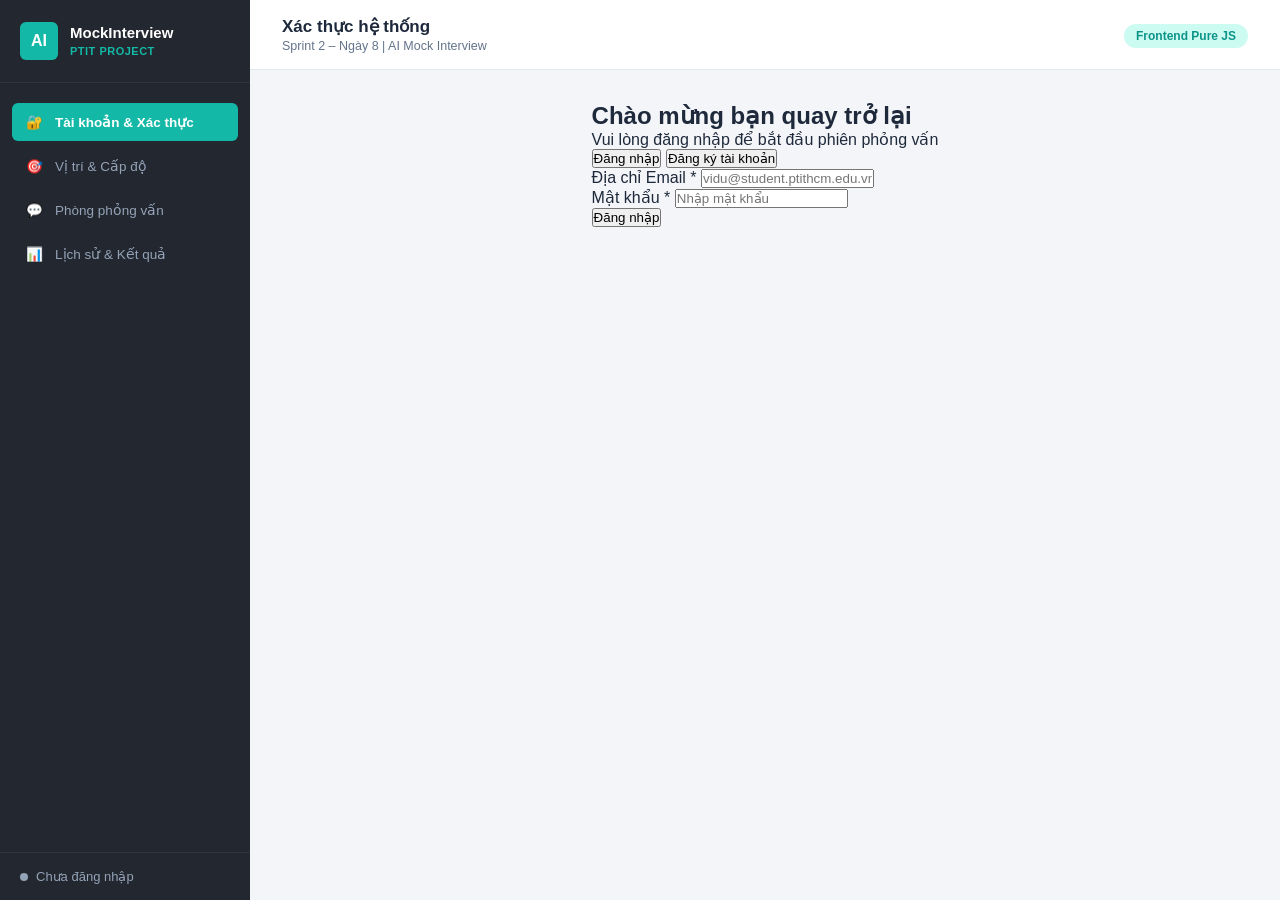
==== frontend/index.html @ dbb5f879 "T05D18E: khoi tao layout frontend" ====
<!DOCTYPE html>
<html lang="vi">
<head>
  <meta charset="UTF-8">
  <meta name="viewport" content="width=device-width, initial-scale=1.0">
  <title>AI Mock Interview</title>
  
  <!-- CSS chia theo từng module chức năng -->
  <link rel="stylesheet" href="css/base.css">
  <link rel="stylesheet" href="css/layout.css">
  <link rel="stylesheet" href="css/auth.css">
</head>
<body>

  <!-- ================= TASK 1: KHUNG LAYOUT ================= -->
  <div class="layout-container">
    
    <!-- Sidebar -->
    <aside class="sidebar">
      <div class="sidebar-brand">
        <div class="brand-logo">AI</div>
        <div class="brand-text">
          <h2>MockInterview</h2>
          <span>PTIT PROJECT</span>
        </div>
      </div>

      <nav class="sidebar-menu">
        <a href="javascript:void(0)" class="menu-item active" data-menu="auth">
          <span>🔐</span>
          <span>Tài khoản & Xác thực</span>
        </a>
        <a href="javascript:void(0)" class="menu-item" data-menu="positions">
          <span>🎯</span>
          <span>Vị trí & Cấp độ</span>
        </a>
        <a href="javascript:void(0)" class="menu-item" data-menu="interview">
          <span>💬</span>
          <span>Phòng phỏng vấn</span>
        </a>
        <a href="javascript:void(0)" class="menu-item" data-menu="history">
          <span>📊</span>
          <span>Lịch sử & Kết quả</span>
        </a>
      </nav>

      <div class="sidebar-footer">
        <div class="user-info">
          <span class="user-status-dot"></span>
          <span>Chưa đăng nhập</span>
        </div>
      </div>
    </aside>

    <!-- Main Content -->
    <div class="main-content">
      
      <!-- Topbar -->
      <header class="topbar">
        <div class="topbar-title">
          <h1 id="page-header-title">Xác thực hệ thống</h1>
          <p id="page-header-sub">Sprint 2 – Ngày 8 | AI Mock Interview</p>
        </div>
        <div class="topbar-badge">
          <span class="badge-tag">Frontend Pure JS</span>
        </div>
      </header>

      <!-- Nội dung từng trang -->
      <main class="page-body">
        
        <!-- ================= TASK 2: CARD ĐĂNG NHẬP / ĐĂNG KÝ ================= -->
        <div class="auth-wrapper">
          <div class="auth-card">
            
            <div class="auth-card-header">
              <h2 id="auth-heading">Chào mừng bạn quay trở lại</h2>
              <p id="auth-subheading">Vui lòng đăng nhập để bắt đầu phiên phỏng vấn</p>
            </div>

            <!-- Tab Switch -->
            <div class="auth-tab-group">
              <button type="button" class="tab-btn active" id="tab-login-btn" onclick="switchAuthMode('login')">
                Đăng nhập
              </button>
              <button type="button" class="tab-btn" id="tab-register-btn" onclick="switchAuthMode('register')">
                Đăng ký tài khoản
              </button>
            </div>

            <!-- Alert message -->
            <div id="auth-alert" class="alert-box" style="display: none;"></div>

            <!-- Form Đăng nhập -->
            <form id="form-login" onsubmit="handleLogin(event)" novalidate>
              <div class="form-group">
                <label for="login-email">Địa chỉ Email <span class="required">*</span></label>
                <input type="email" id="login-email" class="form-control" placeholder="vidu@student.ptithcm.edu.vn">
                <small class="error-text" id="err-login-email"></small>
              </div>

              <div class="form-group">
                <label for="login-password">Mật khẩu <span class="required">*</span></label>
                <input type="password" id="login-password" class="form-control" placeholder="Nhập mật khẩu">
                <small class="error-text" id="err-login-password"></small>
              </div>

              <button type="submit" class="btn-primary" id="btn-submit-login">Đăng nhập</button>
            </form>

            <!-- Form Đăng ký -->
            <form id="form-register" onsubmit="handleRegister(event)" style="display: none;" novalidate>
              <div class="form-group">
                <label for="reg-fullname">Họ và tên <span class="required">*</span></label>
                <input type="text" id="reg-fullname" class="form-control" placeholder="Nguyễn Văn A">
                <small class="error-text" id="err-reg-fullname"></small>
              </div>

              <div class="form-group">
                <label for="reg-email">Địa chỉ Email <span class="required">*</span></label>
                <input type="email" id="reg-email" class="form-control" placeholder="vidu@student.ptithcm.edu.vn">
                <small class="error-text" id="err-reg-email"></small>
              </div>

              <div class="form-group">
                <label for="reg-password">Mật khẩu <span class="required">*</span></label>
                <input type="password" id="reg-password" class="form-control" placeholder="Tối thiểu 6 ký tự">
                <small class="error-text" id="err-reg-password"></small>
              </div>

              <div class="form-group">
                <label for="reg-confirm-password">Xác nhận mật khẩu <span class="required">*</span></label>
                <input type="password" id="reg-confirm-password" class="form-control" placeholder="Nhập lại mật khẩu">
                <small class="error-text" id="err-reg-confirm"></small>
              </div>

              <button type="submit" class="btn-primary" id="btn-submit-register">Tạo tài khoản</button>
            </form>

          </div>
        </div>

      </main>
    </div>
  </div>

  <!-- JS chia theo từng module chức năng -->
  <script src="js/layout.js"></script>
  <script src="js/auth.js"></script>
</body>
</html>
---- frontend/css/base.css ----
/* =========================================================
   BẢNG MÀU CHUẨN ĐÃ CHỐT: XÁM THAN CHÌ & XANH NGỌC MINT
   ========================================================= */
:root {
  --bg-body: #f3f5f8;
  --bg-card: #ffffff;
  
  /* Sidebar xám than chì */
  --sidebar-bg: #23272f;
  --sidebar-hover: #2e3440;
  --sidebar-text: #94a3b8;
  --sidebar-text-active: #ffffff;
  
  /* Điểm nhấn xanh ngọc mint */
  --primary: #14b8a6;
  --primary-hover: #0d9488;
  --primary-light: #ccfbf1;
  
  /* Chữ & viền */
  --text-main: #1e293b;
  --text-muted: #64748b;
  --border: #e2e8f0;
  
  /* Trạng thái */
  --danger: #ef4444;
  --danger-bg: #fef2f2;
  --success: #10b981;
  --success-bg: #ecfdf5;
  
  --radius-sm: 6px;
  --radius-md: 10px;
  --radius-lg: 14px;
}

* {
  box-sizing: border-box;
  margin: 0;
  padding: 0;
  font-family: -apple-system, BlinkMacSystemFont, "Segoe UI", Roboto, Helvetica, Arial, sans-serif;
}

body {
  background-color: var(--bg-body);
  color: var(--text-main);
  min-height: 100vh;
}
---- frontend/css/layout.css ----
/* =========================================================
   TASK 1: LAYOUT CHUNG (SIDEBAR + TOPBAR + CONTENT)
   ========================================================= */
.layout-container {
  display: flex;
  min-height: 100vh;
}

/* Sidebar */
.sidebar {
  width: 250px;
  background-color: var(--sidebar-bg);
  display: flex;
  flex-direction: column;
  position: fixed;
  top: 0;
  bottom: 0;
  left: 0;
  z-index: 100;
}

.sidebar-brand {
  padding: 22px 20px;
  display: flex;
  align-items: center;
  gap: 12px;
  border-bottom: 1px solid rgba(255, 255, 255, 0.06);
}

.brand-logo {
  width: 38px;
  height: 38px;
  background-color: var(--primary);
  color: #fff;
  border-radius: var(--radius-sm);
  display: flex;
  align-items: center;
  justify-content: center;
  font-weight: 800;
  font-size: 16px;
}

.brand-text h2 {
  font-size: 15px;
  color: var(--sidebar-text-active);
  font-weight: 700;
}

.brand-text span {
  font-size: 11px;
  color: var(--primary);
  font-weight: 600;
  letter-spacing: 0.5px;
}

.sidebar-menu {
  padding: 20px 12px;
  display: flex;
  flex-direction: column;
  gap: 6px;
  flex: 1;
}

.menu-item {
  display: flex;
  align-items: center;
  gap: 12px;
  padding: 11px 14px;
  border-radius: var(--radius-sm);
  color: var(--sidebar-text);
  text-decoration: none;
  font-size: 13.5px;
  font-weight: 500;
  cursor: pointer;
  transition: all 0.2s;
}

.menu-item:hover {
  background-color: var(--sidebar-hover);
  color: var(--sidebar-text-active);
}

.menu-item.active {
  background-color: var(--primary);
  color: #ffffff;
  font-weight: 600;
}

.sidebar-footer {
  padding: 16px 20px;
  border-top: 1px solid rgba(255, 255, 255, 0.06);
  font-size: 13px;
  color: var(--sidebar-text);
}

.user-info {
  display: flex;
  align-items: center;
  gap: 8px;
}

.user-status-dot {
  width: 8px;
  height: 8px;
  background-color: #94a3b8;
  border-radius: 50%;
}

/* Main Content Area */
.main-content {
  margin-left: 250px;
  flex: 1;
  display: flex;
  flex-direction: column;
  min-height: 100vh;
}

.topbar {
  background-color: var(--bg-card);
  border-bottom: 1px solid var(--border);
  padding: 16px 32px;
  display: flex;
  align-items: center;
  justify-content: space-between;
}

.topbar-title h1 {
  font-size: 17px;
  font-weight: 700;
  color: var(--text-main);
}

.topbar-title p {
  font-size: 12.5px;
  color: var(--text-muted);
  margin-top: 2px;
}

.badge-tag {
  background-color: var(--primary-light);
  color: var(--primary-hover);
  font-size: 12px;
  font-weight: 600;
  padding: 5px 12px;
  border-radius: 20px;
}

.page-body {
  padding: 32px;
  display: flex;
  justify-content: center;
  align-items: flex-start;
  flex: 1;
}
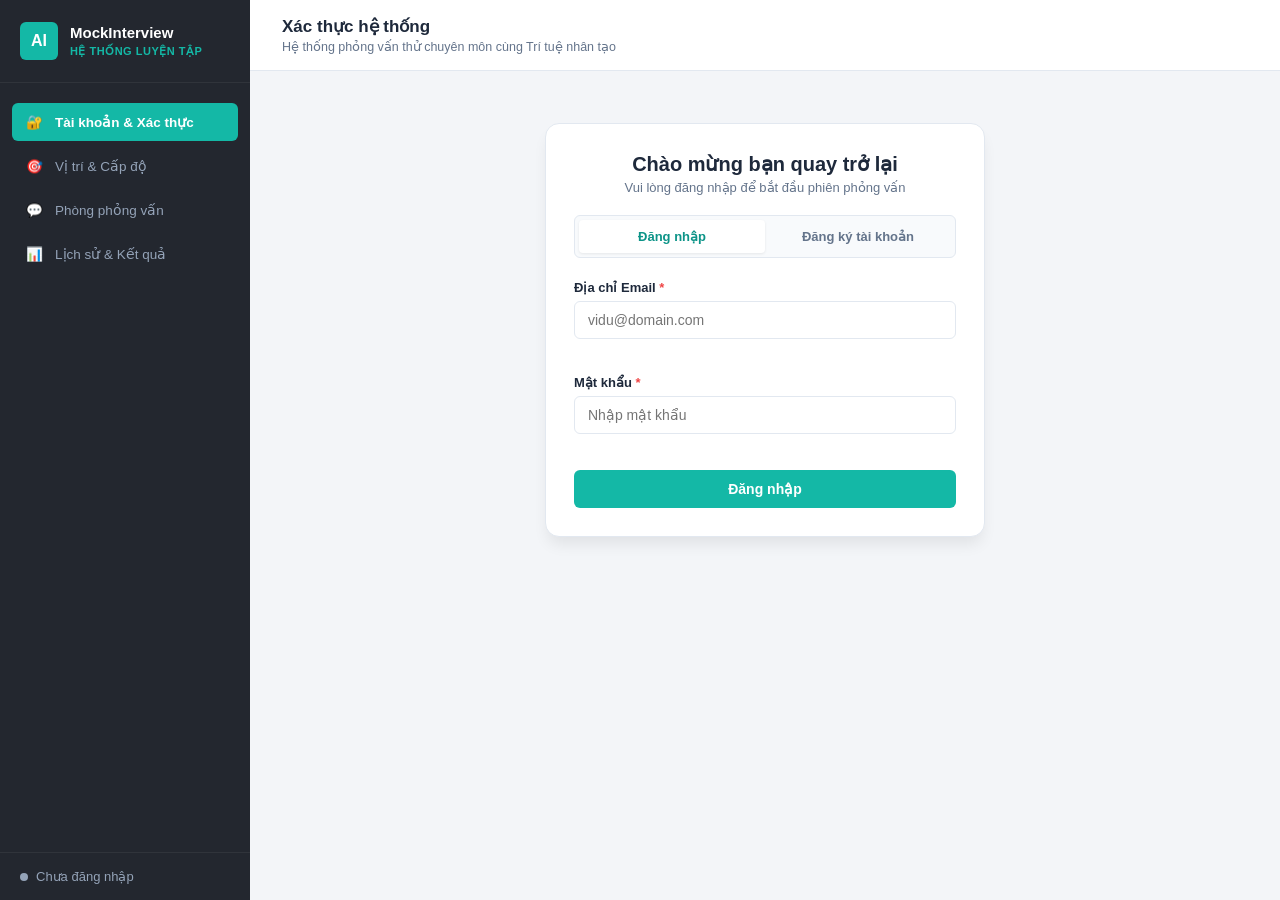
==== commit d7e3c9df: "T11: lam man hinh chon vi tri va cap do kem dong bo layout" ====
--- a/frontend/index.html
+++ b/frontend/index.html
@@ -3,16 +3,14 @@
 <head>
   <meta charset="UTF-8">
   <meta name="viewport" content="width=device-width, initial-scale=1.0">
-  <title>AI Mock Interview</title>
+  <title>AI Mock Interview - Xác thực tài khoản</title>
   
-  <!-- CSS chia theo từng module chức năng -->
   <link rel="stylesheet" href="css/base.css">
   <link rel="stylesheet" href="css/layout.css">
   <link rel="stylesheet" href="css/auth.css">
 </head>
 <body>
 
-  <!-- ================= TASK 1: KHUNG LAYOUT ================= -->
   <div class="layout-container">
     
     <!-- Sidebar -->
@@ -21,24 +19,24 @@
         <div class="brand-logo">AI</div>
         <div class="brand-text">
           <h2>MockInterview</h2>
-          <span>PTIT PROJECT</span>
+          <span>HỆ THỐNG LUYỆN TẬP</span>
         </div>
       </div>
 
       <nav class="sidebar-menu">
-        <a href="javascript:void(0)" class="menu-item active" data-menu="auth">
+        <a href="index.html" class="menu-item active">
           <span>🔐</span>
           <span>Tài khoản & Xác thực</span>
         </a>
-        <a href="javascript:void(0)" class="menu-item" data-menu="positions">
+        <a href="positions.html" class="menu-item">
           <span>🎯</span>
           <span>Vị trí & Cấp độ</span>
         </a>
-        <a href="javascript:void(0)" class="menu-item" data-menu="interview">
+        <a href="#" class="menu-item">
           <span>💬</span>
           <span>Phòng phỏng vấn</span>
         </a>
-        <a href="javascript:void(0)" class="menu-item" data-menu="history">
+        <a href="#" class="menu-item">
           <span>📊</span>
           <span>Lịch sử & Kết quả</span>
         </a>
@@ -55,21 +53,14 @@
     <!-- Main Content -->
     <div class="main-content">
       
-      <!-- Topbar -->
       <header class="topbar">
         <div class="topbar-title">
           <h1 id="page-header-title">Xác thực hệ thống</h1>
-          <p id="page-header-sub">Sprint 2 – Ngày 8 | AI Mock Interview</p>
-        </div>
-        <div class="topbar-badge">
-          <span class="badge-tag">Frontend Pure JS</span>
+          <p id="page-header-sub">Hệ thống phỏng vấn thử chuyên môn cùng Trí tuệ nhân tạo</p>
         </div>
       </header>
 
-      <!-- Nội dung từng trang -->
       <main class="page-body">
-        
-        <!-- ================= TASK 2: CARD ĐĂNG NHẬP / ĐĂNG KÝ ================= -->
         <div class="auth-wrapper">
           <div class="auth-card">
             
@@ -88,14 +79,13 @@
               </button>
             </div>
 
-            <!-- Alert message -->
             <div id="auth-alert" class="alert-box" style="display: none;"></div>
 
             <!-- Form Đăng nhập -->
             <form id="form-login" onsubmit="handleLogin(event)" novalidate>
               <div class="form-group">
                 <label for="login-email">Địa chỉ Email <span class="required">*</span></label>
-                <input type="email" id="login-email" class="form-control" placeholder="vidu@student.ptithcm.edu.vn">
+                <input type="email" id="login-email" class="form-control" placeholder="vidu@domain.com">
                 <small class="error-text" id="err-login-email"></small>
               </div>
 
@@ -118,7 +108,7 @@
 
               <div class="form-group">
                 <label for="reg-email">Địa chỉ Email <span class="required">*</span></label>
-                <input type="email" id="reg-email" class="form-control" placeholder="vidu@student.ptithcm.edu.vn">
+                <input type="email" id="reg-email" class="form-control" placeholder="vidu@domain.com">
                 <small class="error-text" id="err-reg-email"></small>
               </div>
 
@@ -139,13 +129,10 @@
 
           </div>
         </div>
-
       </main>
     </div>
   </div>
 
-  <!-- JS chia theo từng module chức năng -->
-  <script src="js/layout.js"></script>
   <script src="js/auth.js"></script>
 </body>
 </html>
--- a/frontend/css/auth.css
+++ b/frontend/css/auth.css
@@ -0,0 +1,147 @@
+/* =========================================================
+   TASK 2: FORM ĐĂNG KÝ / ĐĂNG NHẬP
+   ========================================================= */
+.auth-wrapper {
+  width: 100%;
+  max-width: 440px;
+  margin-top: 20px;
+}
+
+.auth-card {
+  background: var(--bg-card);
+  border: 1px solid var(--border);
+  border-radius: var(--radius-lg);
+  box-shadow: 0 10px 15px -3px rgba(0, 0, 0, 0.08);
+  padding: 28px;
+}
+
+.auth-card-header {
+  margin-bottom: 20px;
+  text-align: center;
+}
+
+.auth-card-header h2 {
+  font-size: 20px;
+  font-weight: 700;
+  color: var(--text-main);
+}
+
+.auth-card-header p {
+  font-size: 13px;
+  color: var(--text-muted);
+  margin-top: 4px;
+}
+
+/* Tab button chuyển đổi */
+.auth-tab-group {
+  display: flex;
+  background-color: #f8fafc;
+  padding: 4px;
+  border-radius: var(--radius-sm);
+  margin-bottom: 22px;
+  border: 1px solid var(--border);
+}
+
+.tab-btn {
+  flex: 1;
+  padding: 9px 0;
+  font-size: 13px;
+  font-weight: 600;
+  background: none;
+  border: none;
+  color: var(--text-muted);
+  border-radius: 4px;
+  cursor: pointer;
+  transition: all 0.2s;
+}
+
+.tab-btn.active {
+  background-color: #ffffff;
+  color: var(--primary-hover);
+  box-shadow: 0 1px 3px rgba(0, 0, 0, 0.08);
+}
+
+/* Ô nhập liệu */
+.form-group {
+  margin-bottom: 16px;
+}
+
+.form-group label {
+  display: block;
+  font-size: 13px;
+  font-weight: 600;
+  margin-bottom: 6px;
+  color: var(--text-main);
+}
+
+.required {
+  color: var(--danger);
+}
+
+.form-control {
+  width: 100%;
+  padding: 10px 13px;
+  font-size: 14px;
+  border: 1px solid var(--border);
+  border-radius: var(--radius-sm);
+  outline: none;
+  background-color: #fff;
+  transition: border-color 0.2s, box-shadow 0.2s;
+}
+
+.form-control:focus {
+  border-color: var(--primary);
+  box-shadow: 0 0 0 3px rgba(20, 184, 166, 0.15);
+}
+
+.form-control.input-error {
+  border-color: var(--danger);
+  background-color: #fffafb;
+}
+
+.error-text {
+  display: block;
+  font-size: 12px;
+  color: var(--danger);
+  margin-top: 4px;
+  min-height: 16px;
+}
+
+/* Alert Box */
+.alert-box {
+  padding: 10px 14px;
+  border-radius: var(--radius-sm);
+  font-size: 13px;
+  margin-bottom: 16px;
+  border: 1px solid transparent;
+}
+
+.alert-danger {
+  background-color: var(--danger-bg);
+  color: #991b1b;
+  border-color: #fecaca;
+}
+
+.alert-success {
+  background-color: var(--success-bg);
+  color: #065f46;
+  border-color: #a7f3d0;
+}
+
+.btn-primary {
+  display: block;
+  width: 100%;
+  padding: 11px 16px;
+  font-size: 14px;
+  font-weight: 600;
+  border: none;
+  border-radius: var(--radius-sm);
+  background-color: var(--primary);
+  color: #ffffff;
+  cursor: pointer;
+  transition: background-color 0.2s;
+}
+
+.btn-primary:hover {
+  background-color: var(--primary-hover);
+}
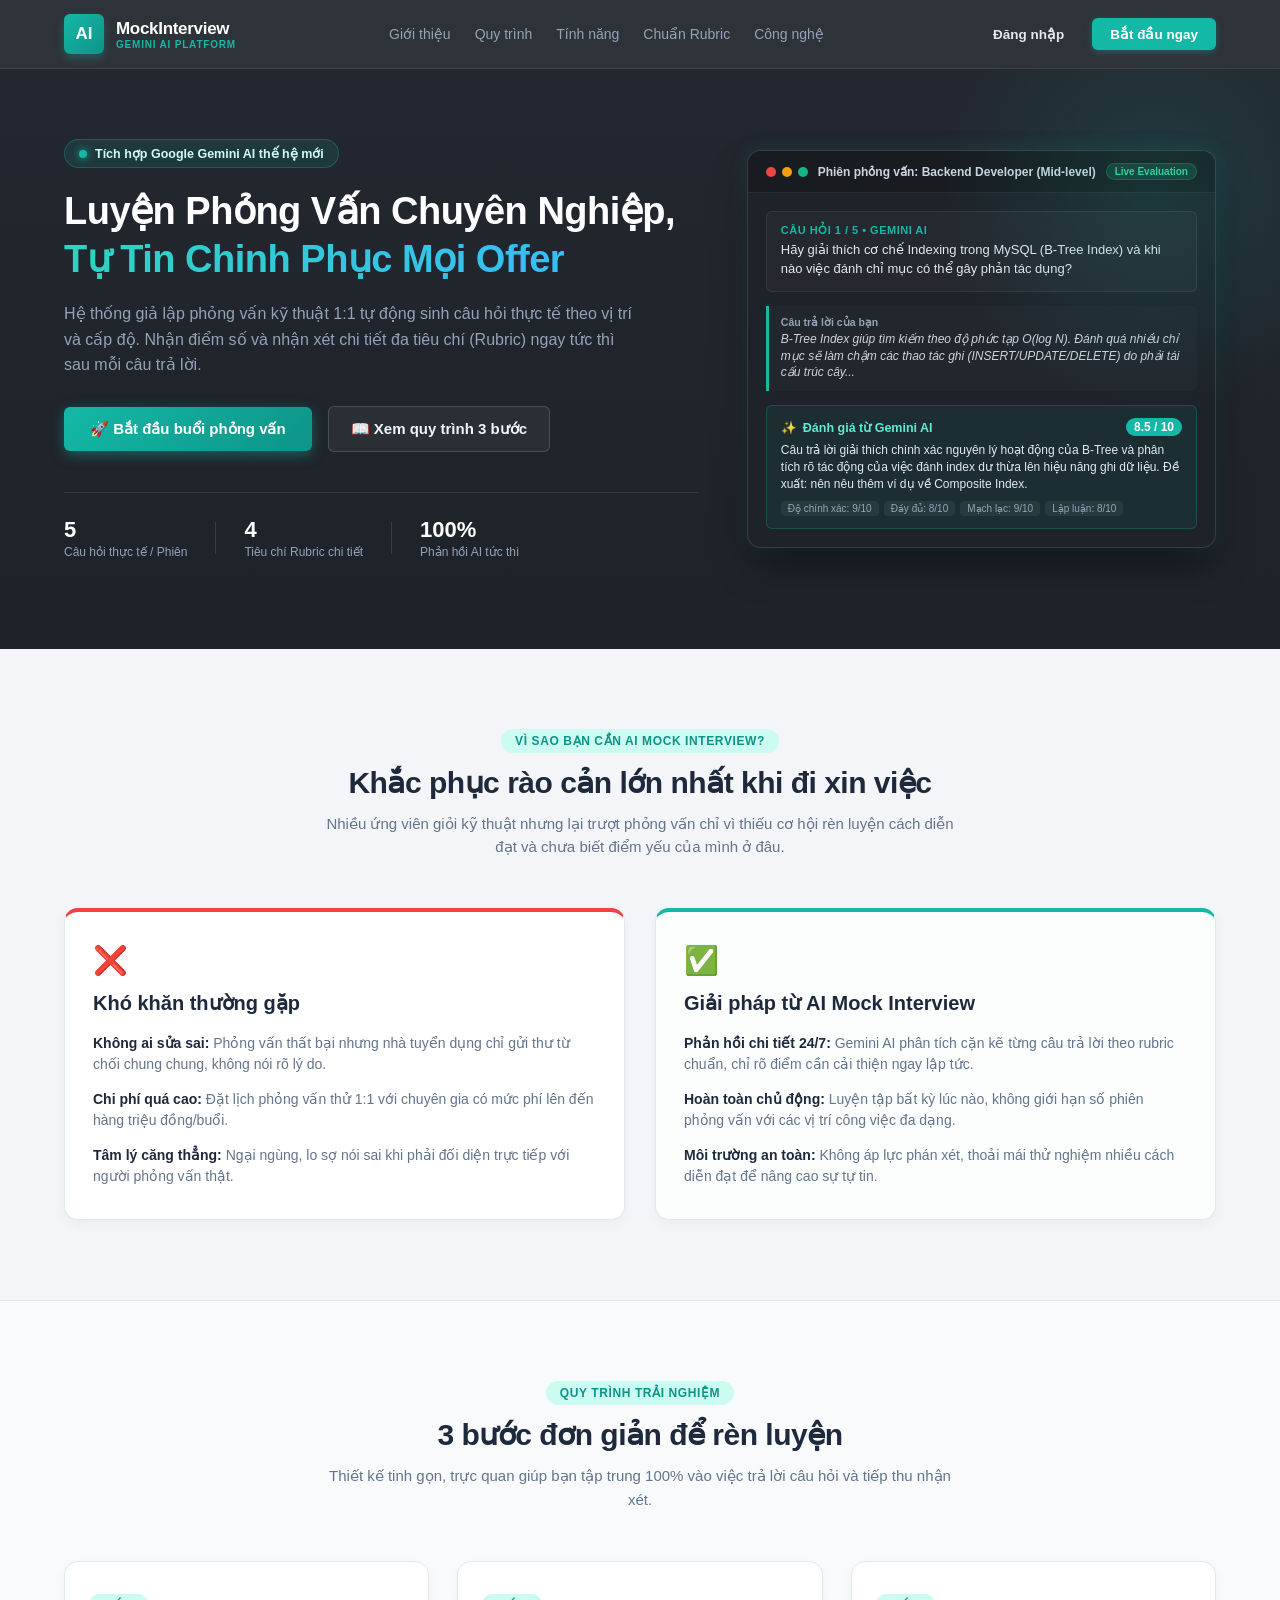
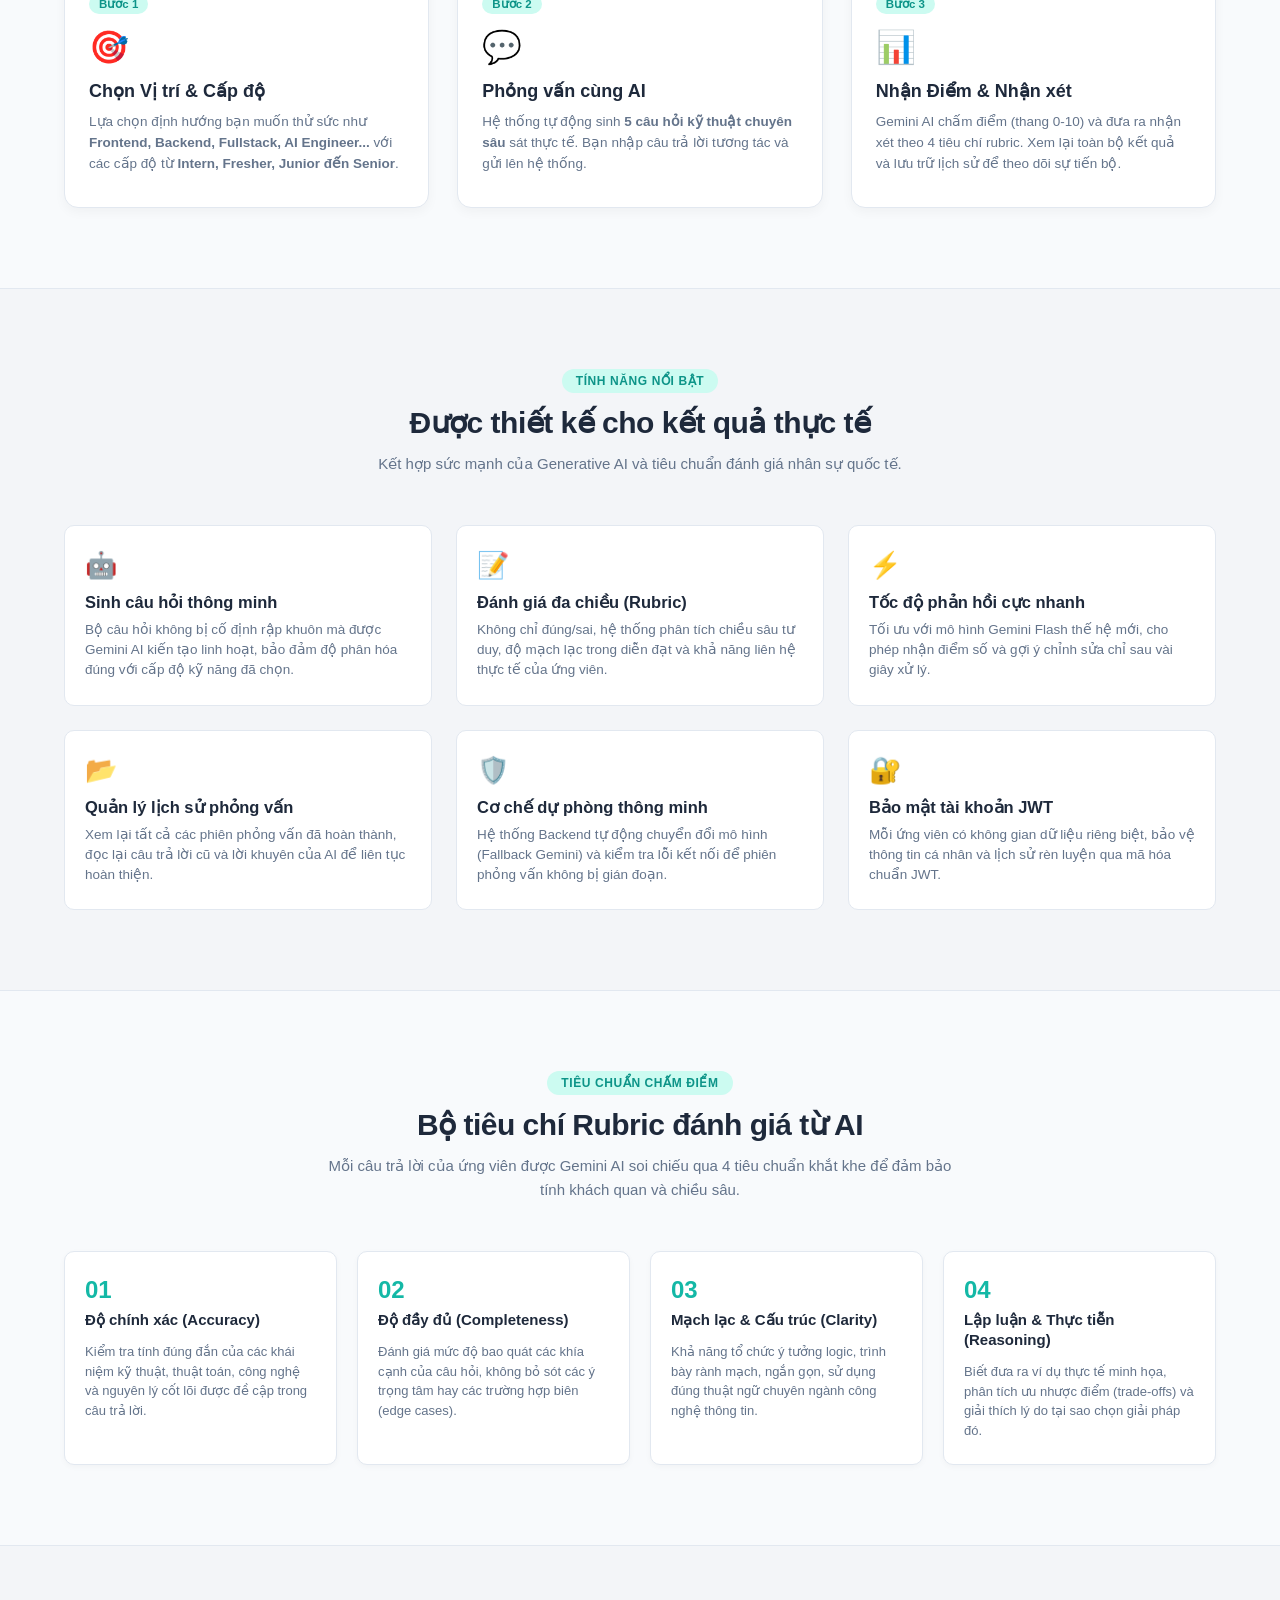
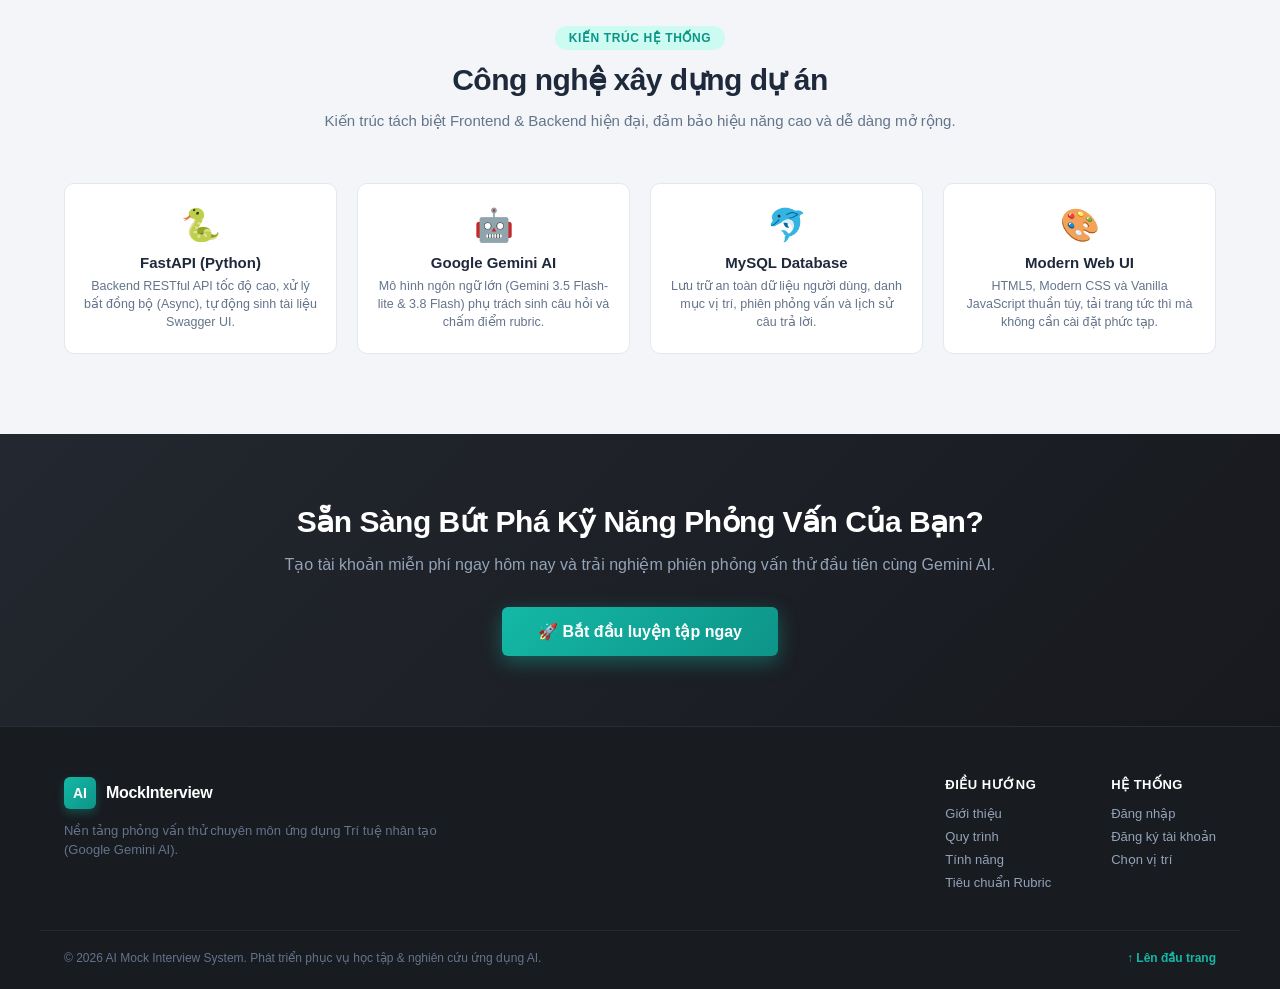
==== commit 9d7121ed: "Finish" ====
--- a/frontend/index.html
+++ b/frontend/index.html
@@ -3,136 +3,405 @@
 <head>
   <meta charset="UTF-8">
   <meta name="viewport" content="width=device-width, initial-scale=1.0">
-  <title>AI Mock Interview - Xác thực tài khoản</title>
-  
+  <title>AI Mock Interview - Hệ thống phỏng vấn thử cùng Gemini AI</title>
+  <meta name="description" content="Nền tảng phỏng vấn thử chuyên môn tương tác 1:1 cùng Google Gemini AI. Tự động sinh câu hỏi thực tế, chấm điểm Rubric đa chiều và nhận xét tức thì.">
+
   <link rel="stylesheet" href="css/base.css">
-  <link rel="stylesheet" href="css/layout.css">
-  <link rel="stylesheet" href="css/auth.css">
+  <link rel="stylesheet" href="css/landing.css">
 </head>
 <body>
 
-  <div class="layout-container">
-    
-    <!-- Sidebar -->
-    <aside class="sidebar">
-      <div class="sidebar-brand">
-        <div class="brand-logo">AI</div>
-        <div class="brand-text">
-          <h2>MockInterview</h2>
-          <span>HỆ THỐNG LUYỆN TẬP</span>
-        </div>
-      </div>
-
-      <nav class="sidebar-menu">
-        <a href="index.html" class="menu-item active">
-          <span>🔐</span>
-          <span>Tài khoản & Xác thực</span>
-        </a>
-        <a href="positions.html" class="menu-item">
-          <span>🎯</span>
-          <span>Vị trí & Cấp độ</span>
-        </a>
-        <a href="#" class="menu-item">
-          <span>💬</span>
-          <span>Phòng phỏng vấn</span>
-        </a>
-        <a href="#" class="menu-item">
-          <span>📊</span>
-          <span>Lịch sử & Kết quả</span>
-        </a>
+  <!-- ================= HEADER / NAVBAR ================= -->
+  <header class="landing-header" id="navbar">
+    <div class="nav-container">
+      <a href="index.html" class="brand-link">
+        <div class="brand-badge">AI</div>
+        <div class="brand-info">
+          <span class="brand-title">MockInterview</span>
+          <span class="brand-tag">GEMINI AI PLATFORM</span>
+        </div>
+      </a>
+
+      <nav class="nav-menu">
+        <a href="#about" class="nav-link">Giới thiệu</a>
+        <a href="#workflow" class="nav-link">Quy trình</a>
+        <a href="#features" class="nav-link">Tính năng</a>
+        <a href="#rubric" class="nav-link">Chuẩn Rubric</a>
+        <a href="#tech" class="nav-link">Công nghệ</a>
       </nav>
 
-      <div class="sidebar-footer">
-        <div class="user-info">
-          <span class="user-status-dot"></span>
-          <span>Chưa đăng nhập</span>
-        </div>
-      </div>
-    </aside>
-
-    <!-- Main Content -->
-    <div class="main-content">
-      
-      <header class="topbar">
-        <div class="topbar-title">
-          <h1 id="page-header-title">Xác thực hệ thống</h1>
-          <p id="page-header-sub">Hệ thống phỏng vấn thử chuyên môn cùng Trí tuệ nhân tạo</p>
-        </div>
-      </header>
-
-      <main class="page-body">
-        <div class="auth-wrapper">
-          <div class="auth-card">
-            
-            <div class="auth-card-header">
-              <h2 id="auth-heading">Chào mừng bạn quay trở lại</h2>
-              <p id="auth-subheading">Vui lòng đăng nhập để bắt đầu phiên phỏng vấn</p>
+      <div class="nav-actions" id="nav-actions">
+        <a href="auth.html" class="btn-nav-secondary" id="btn-nav-login">Đăng nhập</a>
+        <a href="auth.html" class="btn-nav-primary" id="btn-nav-start">Bắt đầu ngay</a>
+      </div>
+    </div>
+  </header>
+
+  <main>
+    <!-- ================= HERO SECTION ================= -->
+    <section class="hero-section" id="hero">
+      <div class="hero-container">
+        
+        <div class="hero-content">
+          <div class="hero-pill">
+            <span class="pill-dot"></span>
+            <span>Tích hợp Google Gemini AI thế hệ mới</span>
+          </div>
+
+          <h1 class="hero-title">
+            Luyện Phỏng Vấn Chuyên Nghiệp,<br>
+            <span class="gradient-text">Tự Tin Chinh Phục Mọi Offer</span>
+          </h1>
+
+          <p class="hero-description">
+            Hệ thống giả lập phỏng vấn kỹ thuật 1:1 tự động sinh câu hỏi thực tế theo vị trí và cấp độ. 
+            Nhận điểm số và nhận xét chi tiết đa tiêu chí (Rubric) ngay tức thì sau mỗi câu trả lời.
+          </p>
+
+          <div class="hero-cta-group">
+            <a href="auth.html" class="btn-hero-primary" id="btn-hero-start">
+              <span>🚀 Bắt đầu buổi phỏng vấn</span>
+            </a>
+            <a href="#workflow" class="btn-hero-secondary">
+              <span>📖 Xem quy trình 3 bước</span>
+            </a>
+          </div>
+
+          <!-- Highlight metrics -->
+          <div class="hero-stats">
+            <div class="stat-item">
+              <span class="stat-number">5</span>
+              <span class="stat-label">Câu hỏi thực tế / Phiên</span>
             </div>
-
-            <!-- Tab Switch -->
-            <div class="auth-tab-group">
-              <button type="button" class="tab-btn active" id="tab-login-btn" onclick="switchAuthMode('login')">
-                Đăng nhập
-              </button>
-              <button type="button" class="tab-btn" id="tab-register-btn" onclick="switchAuthMode('register')">
-                Đăng ký tài khoản
-              </button>
+            <div class="stat-divider"></div>
+            <div class="stat-item">
+              <span class="stat-number">4</span>
+              <span class="stat-label">Tiêu chí Rubric chi tiết</span>
             </div>
-
-            <div id="auth-alert" class="alert-box" style="display: none;"></div>
-
-            <!-- Form Đăng nhập -->
-            <form id="form-login" onsubmit="handleLogin(event)" novalidate>
-              <div class="form-group">
-                <label for="login-email">Địa chỉ Email <span class="required">*</span></label>
-                <input type="email" id="login-email" class="form-control" placeholder="vidu@domain.com">
-                <small class="error-text" id="err-login-email"></small>
+            <div class="stat-divider"></div>
+            <div class="stat-item">
+              <span class="stat-number">100%</span>
+              <span class="stat-label">Phản hồi AI tức thì</span>
+            </div>
+          </div>
+        </div>
+
+        <!-- Hero Preview Mockup -->
+        <div class="hero-visual">
+          <div class="preview-card">
+            <div class="preview-header">
+              <div class="preview-dots">
+                <span class="dot red"></span>
+                <span class="dot yellow"></span>
+                <span class="dot green"></span>
               </div>
-
-              <div class="form-group">
-                <label for="login-password">Mật khẩu <span class="required">*</span></label>
-                <input type="password" id="login-password" class="form-control" placeholder="Nhập mật khẩu">
-                <small class="error-text" id="err-login-password"></small>
+              <div class="preview-title">Phiên phỏng vấn: Backend Developer (Mid-level)</div>
+              <span class="preview-badge">Live Evaluation</span>
+            </div>
+
+            <div class="preview-body">
+              <div class="preview-question">
+                <div class="question-tag">Câu hỏi 1 / 5 • Gemini AI</div>
+                <p>Hãy giải thích cơ chế Indexing trong MySQL (B-Tree Index) và khi nào việc đánh chỉ mục có thể gây phản tác dụng?</p>
               </div>
 
-              <button type="submit" class="btn-primary" id="btn-submit-login">Đăng nhập</button>
-            </form>
-
-            <!-- Form Đăng ký -->
-            <form id="form-register" onsubmit="handleRegister(event)" style="display: none;" novalidate>
-              <div class="form-group">
-                <label for="reg-fullname">Họ và tên <span class="required">*</span></label>
-                <input type="text" id="reg-fullname" class="form-control" placeholder="Nguyễn Văn A">
-                <small class="error-text" id="err-reg-fullname"></small>
+              <div class="preview-answer">
+                <div class="answer-tag">Câu trả lời của bạn</div>
+                <p>B-Tree Index giúp tìm kiếm theo độ phức tạp O(log N). Đánh quá nhiều chỉ mục sẽ làm chậm các thao tác ghi (INSERT/UPDATE/DELETE) do phải tái cấu trúc cây...</p>
               </div>
 
-              <div class="form-group">
-                <label for="reg-email">Địa chỉ Email <span class="required">*</span></label>
-                <input type="email" id="reg-email" class="form-control" placeholder="vidu@domain.com">
-                <small class="error-text" id="err-reg-email"></small>
+              <div class="preview-feedback">
+                <div class="feedback-header">
+                  <div class="feedback-title">
+                    <span class="ai-icon">✨</span>
+                    <strong>Đánh giá từ Gemini AI</strong>
+                  </div>
+                  <div class="score-badge">8.5 / 10</div>
+                </div>
+                <p class="feedback-text">
+                  Câu trả lời giải thích chính xác nguyên lý hoạt động của B-Tree và phân tích rõ tác động của việc đánh index dư thừa lên hiệu năng ghi dữ liệu. Đề xuất: nên nêu thêm ví dụ về Composite Index.
+                </p>
+                <div class="feedback-tags">
+                  <span class="ftag">Độ chính xác: 9/10</span>
+                  <span class="ftag">Đầy đủ: 8/10</span>
+                  <span class="ftag">Mạch lạc: 9/10</span>
+                  <span class="ftag">Lập luận: 8/10</span>
+                </div>
               </div>
-
-              <div class="form-group">
-                <label for="reg-password">Mật khẩu <span class="required">*</span></label>
-                <input type="password" id="reg-password" class="form-control" placeholder="Tối thiểu 6 ký tự">
-                <small class="error-text" id="err-reg-password"></small>
-              </div>
-
-              <div class="form-group">
-                <label for="reg-confirm-password">Xác nhận mật khẩu <span class="required">*</span></label>
-                <input type="password" id="reg-confirm-password" class="form-control" placeholder="Nhập lại mật khẩu">
-                <small class="error-text" id="err-reg-confirm"></small>
-              </div>
-
-              <button type="submit" class="btn-primary" id="btn-submit-register">Tạo tài khoản</button>
-            </form>
-
-          </div>
-        </div>
-      </main>
+            </div>
+          </div>
+        </div>
+
+      </div>
+    </section>
+
+    <!-- ================= ABOUT / PAIN POINTS ================= -->
+    <section class="section-container" id="about">
+      <div class="section-header">
+        <span class="section-pill">Vì sao bạn cần AI Mock Interview?</span>
+        <h2 class="section-title">Khắc phục rào cản lớn nhất khi đi xin việc</h2>
+        <p class="section-sub">Nhiều ứng viên giỏi kỹ thuật nhưng lại trượt phỏng vấn chỉ vì thiếu cơ hội rèn luyện cách diễn đạt và chưa biết điểm yếu của mình ở đâu.</p>
+      </div>
+
+      <div class="problem-solution-grid">
+        <div class="grid-card problem-card">
+          <div class="card-icon">❌</div>
+          <h3>Khó khăn thường gặp</h3>
+          <ul class="check-list-danger">
+            <li><strong>Không ai sửa sai:</strong> Phỏng vấn thất bại nhưng nhà tuyển dụng chỉ gửi thư từ chối chung chung, không nói rõ lý do.</li>
+            <li><strong>Chi phí quá cao:</strong> Đặt lịch phỏng vấn thử 1:1 với chuyên gia có mức phí lên đến hàng triệu đồng/buổi.</li>
+            <li><strong>Tâm lý căng thẳng:</strong> Ngại ngùng, lo sợ nói sai khi phải đối diện trực tiếp với người phỏng vấn thật.</li>
+          </ul>
+        </div>
+
+        <div class="grid-card solution-card">
+          <div class="card-icon">✅</div>
+          <h3>Giải pháp từ AI Mock Interview</h3>
+          <ul class="check-list-success">
+            <li><strong>Phản hồi chi tiết 24/7:</strong> Gemini AI phân tích cặn kẽ từng câu trả lời theo rubric chuẩn, chỉ rõ điểm cần cải thiện ngay lập tức.</li>
+            <li><strong>Hoàn toàn chủ động:</strong> Luyện tập bất kỳ lúc nào, không giới hạn số phiên phỏng vấn với các vị trí công việc đa dạng.</li>
+            <li><strong>Môi trường an toàn:</strong> Không áp lực phán xét, thoải mái thử nghiệm nhiều cách diễn đạt để nâng cao sự tự tin.</li>
+          </ul>
+        </div>
+      </div>
+    </section>
+
+    <!-- ================= WORKFLOW SECTION ================= -->
+    <section class="section-container bg-subtle" id="workflow">
+      <div class="section-header">
+        <span class="section-pill">Quy trình trải nghiệm</span>
+        <h2 class="section-title">3 bước đơn giản để rèn luyện</h2>
+        <p class="section-sub">Thiết kế tinh gọn, trực quan giúp bạn tập trung 100% vào việc trả lời câu hỏi và tiếp thu nhận xét.</p>
+      </div>
+
+      <div class="steps-grid">
+        <div class="step-card">
+          <div class="step-badge">Bước 1</div>
+          <div class="step-icon">🎯</div>
+          <h3>Chọn Vị trí & Cấp độ</h3>
+          <p>Lựa chọn định hướng bạn muốn thử sức như <strong>Frontend, Backend, Fullstack, AI Engineer...</strong> với các cấp độ từ <strong>Intern, Fresher, Junior đến Senior</strong>.</p>
+        </div>
+
+        <div class="step-card">
+          <div class="step-badge">Bước 2</div>
+          <div class="step-icon">💬</div>
+          <h3>Phỏng vấn cùng AI</h3>
+          <p>Hệ thống tự động sinh <strong>5 câu hỏi kỹ thuật chuyên sâu</strong> sát thực tế. Bạn nhập câu trả lời tương tác và gửi lên hệ thống.</p>
+        </div>
+
+        <div class="step-card">
+          <div class="step-badge">Bước 3</div>
+          <div class="step-icon">📊</div>
+          <h3>Nhận Điểm & Nhận xét</h3>
+          <p>Gemini AI chấm điểm (thang 0-10) và đưa ra nhận xét theo 4 tiêu chí rubric. Xem lại toàn bộ kết quả và lưu trữ lịch sử để theo dõi sự tiến bộ.</p>
+        </div>
+      </div>
+    </section>
+
+    <!-- ================= FEATURES SECTION ================= -->
+    <section class="section-container" id="features">
+      <div class="section-header">
+        <span class="section-pill">Tính năng nổi bật</span>
+        <h2 class="section-title">Được thiết kế cho kết quả thực tế</h2>
+        <p class="section-sub">Kết hợp sức mạnh của Generative AI và tiêu chuẩn đánh giá nhân sự quốc tế.</p>
+      </div>
+
+      <div class="features-grid">
+        <div class="feature-card">
+          <div class="feature-icon">🤖</div>
+          <h3>Sinh câu hỏi thông minh</h3>
+          <p>Bộ câu hỏi không bị cố định rập khuôn mà được Gemini AI kiến tạo linh hoạt, bảo đảm độ phân hóa đúng với cấp độ kỹ năng đã chọn.</p>
+        </div>
+
+        <div class="feature-card">
+          <div class="feature-icon">📝</div>
+          <h3>Đánh giá đa chiều (Rubric)</h3>
+          <p>Không chỉ đúng/sai, hệ thống phân tích chiều sâu tư duy, độ mạch lạc trong diễn đạt và khả năng liên hệ thực tế của ứng viên.</p>
+        </div>
+
+        <div class="feature-card">
+          <div class="feature-icon">⚡</div>
+          <h3>Tốc độ phản hồi cực nhanh</h3>
+          <p>Tối ưu với mô hình Gemini Flash thế hệ mới, cho phép nhận điểm số và gợi ý chỉnh sửa chỉ sau vài giây xử lý.</p>
+        </div>
+
+        <div class="feature-card">
+          <div class="feature-icon">📂</div>
+          <h3>Quản lý lịch sử phỏng vấn</h3>
+          <p>Xem lại tất cả các phiên phỏng vấn đã hoàn thành, đọc lại câu trả lời cũ và lời khuyên của AI để liên tục hoàn thiện.</p>
+        </div>
+
+        <div class="feature-card">
+          <div class="feature-icon">🛡️</div>
+          <h3>Cơ chế dự phòng thông minh</h3>
+          <p>Hệ thống Backend tự động chuyển đổi mô hình (Fallback Gemini) và kiểm tra lỗi kết nối để phiên phỏng vấn không bị gián đoạn.</p>
+        </div>
+
+        <div class="feature-card">
+          <div class="feature-icon">🔐</div>
+          <h3>Bảo mật tài khoản JWT</h3>
+          <p>Mỗi ứng viên có không gian dữ liệu riêng biệt, bảo vệ thông tin cá nhân và lịch sử rèn luyện qua mã hóa chuẩn JWT.</p>
+        </div>
+      </div>
+    </section>
+
+    <!-- ================= RUBRIC SECTION ================= -->
+    <section class="section-container bg-subtle" id="rubric">
+      <div class="section-header">
+        <span class="section-pill">Tiêu chuẩn chấm điểm</span>
+        <h2 class="section-title">Bộ tiêu chí Rubric đánh giá từ AI</h2>
+        <p class="section-sub">Mỗi câu trả lời của ứng viên được Gemini AI soi chiếu qua 4 tiêu chuẩn khắt khe để đảm bảo tính khách quan và chiều sâu.</p>
+      </div>
+
+      <div class="rubric-grid">
+        <div class="rubric-card">
+          <div class="rubric-header">
+            <span class="rubric-num">01</span>
+            <h3>Độ chính xác (Accuracy)</h3>
+          </div>
+          <p>Kiểm tra tính đúng đắn của các khái niệm kỹ thuật, thuật toán, công nghệ và nguyên lý cốt lõi được đề cập trong câu trả lời.</p>
+        </div>
+
+        <div class="rubric-card">
+          <div class="rubric-header">
+            <span class="rubric-num">02</span>
+            <h3>Độ đầy đủ (Completeness)</h3>
+          </div>
+          <p>Đánh giá mức độ bao quát các khía cạnh của câu hỏi, không bỏ sót các ý trọng tâm hay các trường hợp biên (edge cases).</p>
+        </div>
+
+        <div class="rubric-card">
+          <div class="rubric-header">
+            <span class="rubric-num">03</span>
+            <h3>Mạch lạc & Cấu trúc (Clarity)</h3>
+          </div>
+          <p>Khả năng tổ chức ý tưởng logic, trình bày rành mạch, ngắn gọn, sử dụng đúng thuật ngữ chuyên ngành công nghệ thông tin.</p>
+        </div>
+
+        <div class="rubric-card">
+          <div class="rubric-header">
+            <span class="rubric-num">04</span>
+            <h3>Lập luận & Thực tiễn (Reasoning)</h3>
+          </div>
+          <p>Biết đưa ra ví dụ thực tế minh họa, phân tích ưu nhược điểm (trade-offs) và giải thích lý do tại sao chọn giải pháp đó.</p>
+        </div>
+      </div>
+    </section>
+
+    <!-- ================= TECH STACK SECTION ================= -->
+    <section class="section-container" id="tech">
+      <div class="section-header">
+        <span class="section-pill">Kiến trúc hệ thống</span>
+        <h2 class="section-title">Công nghệ xây dựng dự án</h2>
+        <p class="section-sub">Kiến trúc tách biệt Frontend & Backend hiện đại, đảm bảo hiệu năng cao và dễ dàng mở rộng.</p>
+      </div>
+
+      <div class="tech-grid">
+        <div class="tech-card">
+          <div class="tech-icon">🐍</div>
+          <h4>FastAPI (Python)</h4>
+          <p>Backend RESTful API tốc độ cao, xử lý bất đồng bộ (Async), tự động sinh tài liệu Swagger UI.</p>
+        </div>
+
+        <div class="tech-card">
+          <div class="tech-icon">🤖</div>
+          <h4>Google Gemini AI</h4>
+          <p>Mô hình ngôn ngữ lớn (Gemini 3.5 Flash-lite & 3.8 Flash) phụ trách sinh câu hỏi và chấm điểm rubric.</p>
+        </div>
+
+        <div class="tech-card">
+          <div class="tech-icon">🐬</div>
+          <h4>MySQL Database</h4>
+          <p>Lưu trữ an toàn dữ liệu người dùng, danh mục vị trí, phiên phỏng vấn và lịch sử câu trả lời.</p>
+        </div>
+
+        <div class="tech-card">
+          <div class="tech-icon">🎨</div>
+          <h4>Modern Web UI</h4>
+          <p>HTML5, Modern CSS và Vanilla JavaScript thuần túy, tải trang tức thì mà không cần cài đặt phức tạp.</p>
+        </div>
+      </div>
+    </section>
+
+    <!-- ================= CTA BANNER ================= -->
+    <section class="cta-banner-section">
+      <div class="cta-banner-container">
+        <h2>Sẵn Sàng Bứt Phá Kỹ Năng Phỏng Vấn Của Bạn?</h2>
+        <p>Tạo tài khoản miễn phí ngay hôm nay và trải nghiệm phiên phỏng vấn thử đầu tiên cùng Gemini AI.</p>
+        <div class="cta-actions">
+          <a href="auth.html" class="btn-cta-large" id="btn-cta-bottom">
+            <span>🚀 Bắt đầu luyện tập ngay</span>
+          </a>
+        </div>
+      </div>
+    </section>
+  </main>
+
+  <!-- ================= FOOTER ================= -->
+  <footer class="landing-footer">
+    <div class="footer-container">
+      <div class="footer-left">
+        <div class="footer-brand">
+          <div class="brand-badge small">AI</div>
+          <span class="brand-title">MockInterview</span>
+        </div>
+        <p class="footer-desc">Nền tảng phỏng vấn thử chuyên môn ứng dụng Trí tuệ nhân tạo (Google Gemini AI).</p>
+      </div>
+
+      <div class="footer-links">
+        <div class="footer-group">
+          <h5>Điều hướng</h5>
+          <a href="#about">Giới thiệu</a>
+          <a href="#workflow">Quy trình</a>
+          <a href="#features">Tính năng</a>
+          <a href="#rubric">Tiêu chuẩn Rubric</a>
+        </div>
+        <div class="footer-group">
+          <h5>Hệ thống</h5>
+          <a href="auth.html">Đăng nhập</a>
+          <a href="auth.html">Đăng ký tài khoản</a>
+          <a href="positions.html">Chọn vị trí</a>
+        </div>
+      </div>
     </div>
-  </div>
-
-  <script src="js/auth.js"></script>
+
+    <div class="footer-bottom">
+      <p>© 2026 AI Mock Interview System. Phát triển phục vụ học tập & nghiên cứu ứng dụng AI.</p>
+      <a href="#hero" class="back-to-top">↑ Lên đầu trang</a>
+    </div>
+  </footer>
+
+  <!-- Check Login Status Script -->
+  <script>
+    document.addEventListener("DOMContentLoaded", () => {
+      const token = localStorage.getItem("access_token");
+      const userName = localStorage.getItem("user_name");
+
+      if (token) {
+        // Đã đăng nhập -> Cập nhật nút CTA thành "Vào phỏng vấn"
+        const navLogin = document.getElementById("btn-nav-login");
+        const navStart = document.getElementById("btn-nav-start");
+        const heroStart = document.getElementById("btn-hero-start");
+        const ctaBottom = document.getElementById("btn-cta-bottom");
+
+        if (navLogin) {
+          navLogin.innerText = userName ? `Chào, ${userName}` : "Vị trí & Cấp độ";
+          navLogin.href = "positions.html";
+        }
+        if (navStart) {
+          navStart.innerText = "Vào phỏng vấn →";
+          navStart.href = "positions.html";
+        }
+        if (heroStart) {
+          heroStart.innerHTML = "<span>🎯 Vào phòng phỏng vấn ngay</span>";
+          heroStart.href = "positions.html";
+        }
+        if (ctaBottom) {
+          ctaBottom.innerHTML = "<span>🎯 Tiếp tục phiên luyện tập</span>";
+          ctaBottom.href = "positions.html";
+        }
+      }
+    });
+  </script>
 </body>
-</html>+</html>
--- a/frontend/css/landing.css
+++ b/frontend/css/landing.css
@@ -0,0 +1,936 @@
+/* =========================================================
+   LANDING PAGE STYLES - AI MOCK INTERVIEW
+   Tương thích bảng màu: #23272f & #14b8a6 (Mint Green)
+   ========================================================= */
+
+html {
+  scroll-behavior: smooth;
+}
+
+/* ================= 1. NAVBAR ================= */
+.landing-header {
+  position: sticky;
+  top: 0;
+  z-index: 1000;
+  background-color: rgba(35, 39, 47, 0.95);
+  backdrop-filter: blur(8px);
+  border-bottom: 1px solid rgba(255, 255, 255, 0.08);
+  padding: 14px 0;
+}
+
+.nav-container {
+  max-width: 1200px;
+  margin: 0 auto;
+  padding: 0 24px;
+  display: flex;
+  align-items: center;
+  justify-content: space-between;
+}
+
+.brand-link {
+  display: flex;
+  align-items: center;
+  gap: 12px;
+  text-decoration: none;
+}
+
+.brand-badge {
+  width: 40px;
+  height: 40px;
+  background: linear-gradient(135deg, var(--primary), var(--primary-hover));
+  color: #fff;
+  border-radius: var(--radius-sm);
+  display: flex;
+  align-items: center;
+  justify-content: center;
+  font-weight: 800;
+  font-size: 17px;
+  box-shadow: 0 4px 10px rgba(20, 184, 166, 0.3);
+}
+
+.brand-badge.small {
+  width: 32px;
+  height: 32px;
+  font-size: 14px;
+}
+
+.brand-info {
+  display: flex;
+  flex-direction: column;
+}
+
+.brand-title {
+  font-size: 17px;
+  font-weight: 700;
+  color: #ffffff;
+  letter-spacing: -0.3px;
+}
+
+.brand-tag {
+  font-size: 10px;
+  font-weight: 700;
+  color: var(--primary);
+  letter-spacing: 0.8px;
+}
+
+.nav-menu {
+  display: flex;
+  align-items: center;
+  gap: 24px;
+}
+
+.nav-link {
+  color: var(--sidebar-text);
+  text-decoration: none;
+  font-size: 14px;
+  font-weight: 500;
+  transition: color 0.2s ease;
+}
+
+.nav-link:hover {
+  color: #ffffff;
+}
+
+.nav-actions {
+  display: flex;
+  align-items: center;
+  gap: 12px;
+}
+
+.btn-nav-secondary {
+  color: #e2e8f0;
+  text-decoration: none;
+  font-size: 13.5px;
+  font-weight: 600;
+  padding: 8px 16px;
+  border-radius: var(--radius-sm);
+  transition: all 0.2s;
+}
+
+.btn-nav-secondary:hover {
+  background-color: var(--sidebar-hover);
+  color: #ffffff;
+}
+
+.btn-nav-primary {
+  background: var(--primary);
+  color: #ffffff;
+  text-decoration: none;
+  font-size: 13.5px;
+  font-weight: 600;
+  padding: 8px 18px;
+  border-radius: var(--radius-sm);
+  transition: all 0.2s;
+  box-shadow: 0 2px 6px rgba(20, 184, 166, 0.35);
+}
+
+.btn-nav-primary:hover {
+  background: var(--primary-hover);
+  transform: translateY(-1px);
+}
+
+/* ================= 2. HERO SECTION ================= */
+.hero-section {
+  background: linear-gradient(180deg, #23272f 0%, #1e2229 100%);
+  color: #ffffff;
+  padding: 70px 0 90px;
+  position: relative;
+  overflow: hidden;
+}
+
+.hero-section::before {
+  content: "";
+  position: absolute;
+  top: -100px;
+  right: -100px;
+  width: 450px;
+  height: 450px;
+  background: radial-gradient(circle, rgba(20, 184, 166, 0.15) 0%, rgba(20, 184, 166, 0) 70%);
+  border-radius: 50%;
+  pointer-events: none;
+}
+
+.hero-container {
+  max-width: 1200px;
+  margin: 0 auto;
+  padding: 0 24px;
+  display: grid;
+  grid-template-columns: 1.15fr 0.85fr;
+  gap: 48px;
+  align-items: center;
+}
+
+.hero-pill {
+  display: inline-flex;
+  align-items: center;
+  gap: 8px;
+  padding: 6px 14px;
+  background: rgba(20, 184, 166, 0.12);
+  border: 1px solid rgba(20, 184, 166, 0.3);
+  border-radius: 20px;
+  font-size: 12.5px;
+  font-weight: 600;
+  color: var(--primary-light);
+  margin-bottom: 20px;
+}
+
+.pill-dot {
+  width: 8px;
+  height: 8px;
+  background-color: var(--primary);
+  border-radius: 50%;
+  box-shadow: 0 0 8px var(--primary);
+}
+
+.hero-title {
+  font-size: 38px;
+  font-weight: 800;
+  line-height: 1.25;
+  letter-spacing: -0.5px;
+  margin-bottom: 18px;
+}
+
+.gradient-text {
+  background: linear-gradient(90deg, #2dd4bf 0%, #38bdf8 100%);
+  -webkit-background-clip: text;
+  -webkit-text-fill-color: transparent;
+}
+
+.hero-description {
+  font-size: 16px;
+  line-height: 1.6;
+  color: #94a3b8;
+  margin-bottom: 28px;
+  max-width: 580px;
+}
+
+.hero-cta-group {
+  display: flex;
+  align-items: center;
+  gap: 16px;
+  margin-bottom: 40px;
+}
+
+.btn-hero-primary {
+  background: linear-gradient(135deg, var(--primary) 0%, var(--primary-hover) 100%);
+  color: #ffffff;
+  text-decoration: none;
+  font-size: 15px;
+  font-weight: 700;
+  padding: 13px 26px;
+  border-radius: var(--radius-sm);
+  display: inline-flex;
+  align-items: center;
+  gap: 8px;
+  transition: all 0.25s;
+  box-shadow: 0 4px 14px rgba(20, 184, 166, 0.4);
+}
+
+.btn-hero-primary:hover {
+  transform: translateY(-2px);
+  box-shadow: 0 6px 18px rgba(20, 184, 166, 0.5);
+}
+
+.btn-hero-secondary {
+  background: rgba(255, 255, 255, 0.05);
+  color: #f1f5f9;
+  text-decoration: none;
+  font-size: 15px;
+  font-weight: 600;
+  padding: 13px 22px;
+  border-radius: var(--radius-sm);
+  border: 1px solid rgba(255, 255, 255, 0.15);
+  display: inline-flex;
+  align-items: center;
+  gap: 8px;
+  transition: all 0.2s;
+}
+
+.btn-hero-secondary:hover {
+  background: rgba(255, 255, 255, 0.1);
+  color: #ffffff;
+}
+
+.hero-stats {
+  display: flex;
+  align-items: center;
+  gap: 28px;
+  border-top: 1px solid rgba(255, 255, 255, 0.1);
+  padding-top: 24px;
+}
+
+.stat-item {
+  display: flex;
+  flex-direction: column;
+}
+
+.stat-number {
+  font-size: 22px;
+  font-weight: 800;
+  color: #ffffff;
+}
+
+.stat-label {
+  font-size: 12px;
+  color: #94a3b8;
+  margin-top: 2px;
+}
+
+.stat-divider {
+  width: 1px;
+  height: 32px;
+  background-color: rgba(255, 255, 255, 0.12);
+}
+
+/* ================= PREVIEW CARD (MOCKUP) ================= */
+.hero-visual {
+  display: flex;
+  justify-content: center;
+}
+
+.preview-card {
+  width: 100%;
+  max-width: 480px;
+  background: #1e2229;
+  border: 1px solid rgba(255, 255, 255, 0.12);
+  border-radius: var(--radius-lg);
+  box-shadow: 0 20px 40px -10px rgba(0, 0, 0, 0.5), 0 0 20px rgba(20, 184, 166, 0.15);
+  overflow: hidden;
+}
+
+.preview-header {
+  padding: 12px 18px;
+  background: #181b20;
+  border-bottom: 1px solid rgba(255, 255, 255, 0.08);
+  display: flex;
+  align-items: center;
+  justify-content: space-between;
+}
+
+.preview-dots {
+  display: flex;
+  gap: 6px;
+}
+
+.dot {
+  width: 10px;
+  height: 10px;
+  border-radius: 50%;
+}
+
+.dot.red { background-color: #ef4444; }
+.dot.yellow { background-color: #f59e0b; }
+.dot.green { background-color: #10b981; }
+
+.preview-title {
+  font-size: 12px;
+  font-weight: 600;
+  color: #cbd5e1;
+}
+
+.preview-badge {
+  font-size: 10px;
+  background: rgba(16, 185, 129, 0.2);
+  color: #34d399;
+  padding: 2px 8px;
+  border-radius: 10px;
+  font-weight: 700;
+  border: 1px solid rgba(16, 185, 129, 0.3);
+}
+
+.preview-body {
+  padding: 18px;
+  display: flex;
+  flex-direction: column;
+  gap: 14px;
+}
+
+.preview-question {
+  background: rgba(255, 255, 255, 0.03);
+  border: 1px solid rgba(255, 255, 255, 0.08);
+  border-radius: var(--radius-sm);
+  padding: 12px 14px;
+}
+
+.question-tag {
+  font-size: 11px;
+  font-weight: 700;
+  color: var(--primary);
+  text-transform: uppercase;
+  margin-bottom: 4px;
+  letter-spacing: 0.5px;
+}
+
+.preview-question p {
+  font-size: 13px;
+  color: #e2e8f0;
+  line-height: 1.45;
+  font-weight: 500;
+}
+
+.preview-answer {
+  background: rgba(255, 255, 255, 0.02);
+  border-left: 3px solid var(--primary);
+  padding: 10px 12px;
+  border-radius: 0 var(--radius-sm) var(--radius-sm) 0;
+}
+
+.answer-tag {
+  font-size: 10.5px;
+  color: #94a3b8;
+  font-weight: 600;
+  margin-bottom: 3px;
+}
+
+.preview-answer p {
+  font-size: 12px;
+  color: #cbd5e1;
+  line-height: 1.4;
+  font-style: italic;
+}
+
+.preview-feedback {
+  background: rgba(20, 184, 166, 0.08);
+  border: 1px solid rgba(20, 184, 166, 0.25);
+  border-radius: var(--radius-sm);
+  padding: 12px 14px;
+}
+
+.feedback-header {
+  display: flex;
+  align-items: center;
+  justify-content: space-between;
+  margin-bottom: 6px;
+}
+
+.feedback-title {
+  display: flex;
+  align-items: center;
+  gap: 6px;
+  font-size: 12.5px;
+  color: #5eead4;
+}
+
+.score-badge {
+  background: var(--primary);
+  color: #ffffff;
+  font-size: 12px;
+  font-weight: 800;
+  padding: 2px 8px;
+  border-radius: 12px;
+}
+
+.feedback-text {
+  font-size: 12px;
+  color: #e2e8f0;
+  line-height: 1.4;
+  margin-bottom: 8px;
+}
+
+.feedback-tags {
+  display: flex;
+  flex-wrap: wrap;
+  gap: 5px;
+}
+
+.ftag {
+  background: rgba(255, 255, 255, 0.06);
+  font-size: 10px;
+  padding: 2px 7px;
+  border-radius: 4px;
+  color: #94a3b8;
+  font-weight: 500;
+}
+
+/* ================= 3. SECTIONS COMMON ================= */
+.section-container {
+  max-width: 1200px;
+  margin: 0 auto;
+  padding: 80px 24px;
+}
+
+.bg-subtle {
+  background-color: #f8fafc;
+  border-top: 1px solid var(--border);
+  border-bottom: 1px solid var(--border);
+  max-width: 100%;
+  padding-left: 0;
+  padding-right: 0;
+}
+
+.bg-subtle .section-header,
+.bg-subtle .steps-grid,
+.bg-subtle .rubric-grid {
+  max-width: 1200px;
+  margin-left: auto;
+  margin-right: auto;
+  padding-left: 24px;
+  padding-right: 24px;
+}
+
+.section-header {
+  text-align: center;
+  margin-bottom: 50px;
+}
+
+.section-pill {
+  display: inline-block;
+  padding: 5px 14px;
+  background: var(--primary-light);
+  color: var(--primary-hover);
+  font-size: 12px;
+  font-weight: 700;
+  border-radius: 20px;
+  text-transform: uppercase;
+  letter-spacing: 0.6px;
+  margin-bottom: 12px;
+}
+
+.section-title {
+  font-size: 30px;
+  font-weight: 800;
+  color: var(--text-main);
+  letter-spacing: -0.5px;
+  margin-bottom: 12px;
+}
+
+.section-sub {
+  font-size: 15px;
+  color: var(--text-muted);
+  max-width: 650px;
+  margin: 0 auto;
+  line-height: 1.55;
+}
+
+/* ================= 4. PROBLEM & SOLUTION ================= */
+.problem-solution-grid {
+  display: grid;
+  grid-template-columns: 1fr 1fr;
+  gap: 30px;
+}
+
+.grid-card {
+  background: var(--bg-card);
+  border-radius: var(--radius-lg);
+  padding: 32px 28px;
+  border: 1px solid var(--border);
+  box-shadow: 0 4px 12px rgba(0, 0, 0, 0.04);
+}
+
+.problem-card {
+  border-top: 4px solid var(--danger);
+}
+
+.solution-card {
+  border-top: 4px solid var(--primary);
+  background: #fcfefe;
+}
+
+.card-icon {
+  font-size: 28px;
+  margin-bottom: 14px;
+}
+
+.grid-card h3 {
+  font-size: 20px;
+  font-weight: 700;
+  color: var(--text-main);
+  margin-bottom: 18px;
+}
+
+.check-list-danger,
+.check-list-success {
+  list-style: none;
+  display: flex;
+  flex-direction: column;
+  gap: 14px;
+}
+
+.check-list-danger li,
+.check-list-success li {
+  font-size: 14px;
+  line-height: 1.5;
+  color: var(--text-muted);
+}
+
+.check-list-danger strong,
+.check-list-success strong {
+  color: var(--text-main);
+}
+
+/* ================= 5. STEPS / WORKFLOW ================= */
+.steps-grid {
+  display: grid;
+  grid-template-columns: repeat(3, 1fr);
+  gap: 28px;
+}
+
+.step-card {
+  background: #ffffff;
+  border-radius: var(--radius-lg);
+  padding: 32px 24px;
+  border: 1px solid var(--border);
+  box-shadow: 0 4px 12px rgba(0, 0, 0, 0.04);
+  position: relative;
+  transition: transform 0.2s, box-shadow 0.2s;
+}
+
+.step-card:hover {
+  transform: translateY(-4px);
+  box-shadow: 0 8px 24px rgba(0, 0, 0, 0.08);
+}
+
+.step-badge {
+  display: inline-block;
+  background: var(--primary-light);
+  color: var(--primary-hover);
+  font-size: 11.5px;
+  font-weight: 700;
+  padding: 3px 10px;
+  border-radius: 12px;
+  margin-bottom: 14px;
+}
+
+.step-icon {
+  font-size: 32px;
+  margin-bottom: 14px;
+}
+
+.step-card h3 {
+  font-size: 18px;
+  font-weight: 700;
+  color: var(--text-main);
+  margin-bottom: 10px;
+}
+
+.step-card p {
+  font-size: 13.5px;
+  line-height: 1.55;
+  color: var(--text-muted);
+}
+
+/* ================= 6. FEATURES ================= */
+.features-grid {
+  display: grid;
+  grid-template-columns: repeat(3, 1fr);
+  gap: 24px;
+}
+
+.feature-card {
+  background: var(--bg-card);
+  border: 1px solid var(--border);
+  border-radius: var(--radius-md);
+  padding: 24px 20px;
+  transition: all 0.2s;
+}
+
+.feature-card:hover {
+  border-color: var(--primary);
+  box-shadow: 0 6px 18px rgba(20, 184, 166, 0.1);
+  transform: translateY(-2px);
+}
+
+.feature-icon {
+  font-size: 26px;
+  margin-bottom: 12px;
+}
+
+.feature-card h3 {
+  font-size: 16.5px;
+  font-weight: 700;
+  color: var(--text-main);
+  margin-bottom: 8px;
+}
+
+.feature-card p {
+  font-size: 13.5px;
+  color: var(--text-muted);
+  line-height: 1.5;
+}
+
+/* ================= 7. RUBRIC ================= */
+.rubric-grid {
+  display: grid;
+  grid-template-columns: repeat(4, 1fr);
+  gap: 20px;
+}
+
+.rubric-card {
+  background: #ffffff;
+  border: 1px solid var(--border);
+  border-radius: var(--radius-md);
+  padding: 24px 20px;
+  box-shadow: 0 2px 6px rgba(0, 0, 0, 0.03);
+}
+
+.rubric-header {
+  margin-bottom: 12px;
+}
+
+.rubric-num {
+  font-size: 24px;
+  font-weight: 900;
+  color: var(--primary);
+  display: block;
+  margin-bottom: 6px;
+}
+
+.rubric-card h3 {
+  font-size: 15px;
+  font-weight: 700;
+  color: var(--text-main);
+  line-height: 1.35;
+}
+
+.rubric-card p {
+  font-size: 13px;
+  color: var(--text-muted);
+  line-height: 1.5;
+}
+
+/* ================= 8. TECH STACK ================= */
+.tech-grid {
+  display: grid;
+  grid-template-columns: repeat(4, 1fr);
+  gap: 20px;
+}
+
+.tech-card {
+  background: var(--bg-card);
+  border: 1px solid var(--border);
+  border-radius: var(--radius-md);
+  padding: 22px 18px;
+  text-align: center;
+  transition: transform 0.2s;
+}
+
+.tech-card:hover {
+  transform: translateY(-3px);
+  border-color: #cbd5e1;
+}
+
+.tech-icon {
+  font-size: 32px;
+  margin-bottom: 10px;
+}
+
+.tech-card h4 {
+  font-size: 15px;
+  font-weight: 700;
+  color: var(--text-main);
+  margin-bottom: 6px;
+}
+
+.tech-card p {
+  font-size: 12.5px;
+  color: var(--text-muted);
+  line-height: 1.45;
+}
+
+/* ================= 9. CTA BANNER ================= */
+.cta-banner-section {
+  background: linear-gradient(135deg, #23272f 0%, #17191e 100%);
+  color: #ffffff;
+  padding: 70px 24px;
+  text-align: center;
+  position: relative;
+  overflow: hidden;
+}
+
+.cta-banner-container {
+  max-width: 750px;
+  margin: 0 auto;
+}
+
+.cta-banner-container h2 {
+  font-size: 30px;
+  font-weight: 800;
+  margin-bottom: 14px;
+  letter-spacing: -0.5px;
+}
+
+.cta-banner-container p {
+  font-size: 16px;
+  color: #94a3b8;
+  margin-bottom: 30px;
+  line-height: 1.5;
+}
+
+.btn-cta-large {
+  background: linear-gradient(135deg, var(--primary) 0%, var(--primary-hover) 100%);
+  color: #ffffff;
+  text-decoration: none;
+  font-size: 16px;
+  font-weight: 700;
+  padding: 15px 36px;
+  border-radius: var(--radius-sm);
+  display: inline-block;
+  box-shadow: 0 6px 20px rgba(20, 184, 166, 0.4);
+  transition: all 0.25s;
+}
+
+.btn-cta-large:hover {
+  transform: translateY(-2px);
+  box-shadow: 0 8px 24px rgba(20, 184, 166, 0.55);
+}
+
+/* ================= 10. FOOTER ================= */
+.landing-footer {
+  background: #181b20;
+  color: #94a3b8;
+  padding: 50px 0 24px;
+  border-top: 1px solid rgba(255, 255, 255, 0.08);
+}
+
+.footer-container {
+  max-width: 1200px;
+  margin: 0 auto;
+  padding: 0 24px;
+  display: flex;
+  justify-content: space-between;
+  gap: 40px;
+  margin-bottom: 40px;
+}
+
+.footer-left {
+  max-width: 380px;
+}
+
+.footer-brand {
+  display: flex;
+  align-items: center;
+  gap: 10px;
+  margin-bottom: 12px;
+}
+
+.footer-brand .brand-title {
+  font-size: 16px;
+  color: #ffffff;
+}
+
+.footer-desc {
+  font-size: 13px;
+  line-height: 1.5;
+  color: #64748b;
+}
+
+.footer-links {
+  display: flex;
+  gap: 60px;
+}
+
+.footer-group {
+  display: flex;
+  flex-direction: column;
+  gap: 8px;
+}
+
+.footer-group h5 {
+  font-size: 13px;
+  font-weight: 700;
+  color: #ffffff;
+  margin-bottom: 6px;
+  text-transform: uppercase;
+  letter-spacing: 0.5px;
+}
+
+.footer-group a {
+  font-size: 13px;
+  color: #94a3b8;
+  text-decoration: none;
+  transition: color 0.2s;
+}
+
+.footer-group a:hover {
+  color: #ffffff;
+}
+
+.footer-bottom {
+  max-width: 1200px;
+  margin: 0 auto;
+  padding: 20px 24px 0;
+  border-top: 1px solid rgba(255, 255, 255, 0.06);
+  display: flex;
+  justify-content: space-between;
+  align-items: center;
+  font-size: 12px;
+  color: #64748b;
+}
+
+.back-to-top {
+  color: var(--primary);
+  text-decoration: none;
+  font-weight: 600;
+}
+
+.back-to-top:hover {
+  text-decoration: underline;
+}
+
+/* ================= 11. RESPONSIVE ================= */
+@media (max-width: 992px) {
+  .hero-container {
+    grid-template-columns: 1fr;
+    text-align: center;
+    gap: 40px;
+  }
+
+  .hero-pill {
+    margin-left: auto;
+    margin-right: auto;
+  }
+
+  .hero-description {
+    margin-left: auto;
+    margin-right: auto;
+  }
+
+  .hero-cta-group {
+    justify-content: center;
+  }
+
+  .hero-stats {
+    justify-content: center;
+  }
+
+  .steps-grid,
+  .features-grid {
+    grid-template-columns: repeat(2, 1fr);
+  }
+
+  .rubric-grid,
+  .tech-grid {
+    grid-template-columns: repeat(2, 1fr);
+  }
+
+  .problem-solution-grid {
+    grid-template-columns: 1fr;
+  }
+}
+
+@media (max-width: 768px) {
+  .nav-menu {
+    display: none;
+  }
+
+  .hero-title {
+    font-size: 28px;
+  }
+
+  .steps-grid,
+  .features-grid,
+  .rubric-grid,
+  .tech-grid {
+    grid-template-columns: 1fr;
+  }
+
+  .footer-container {
+    flex-direction: column;
+    gap: 30px;
+  }
+
+  .footer-links {
+    flex-direction: column;
+    gap: 24px;
+  }
+}
